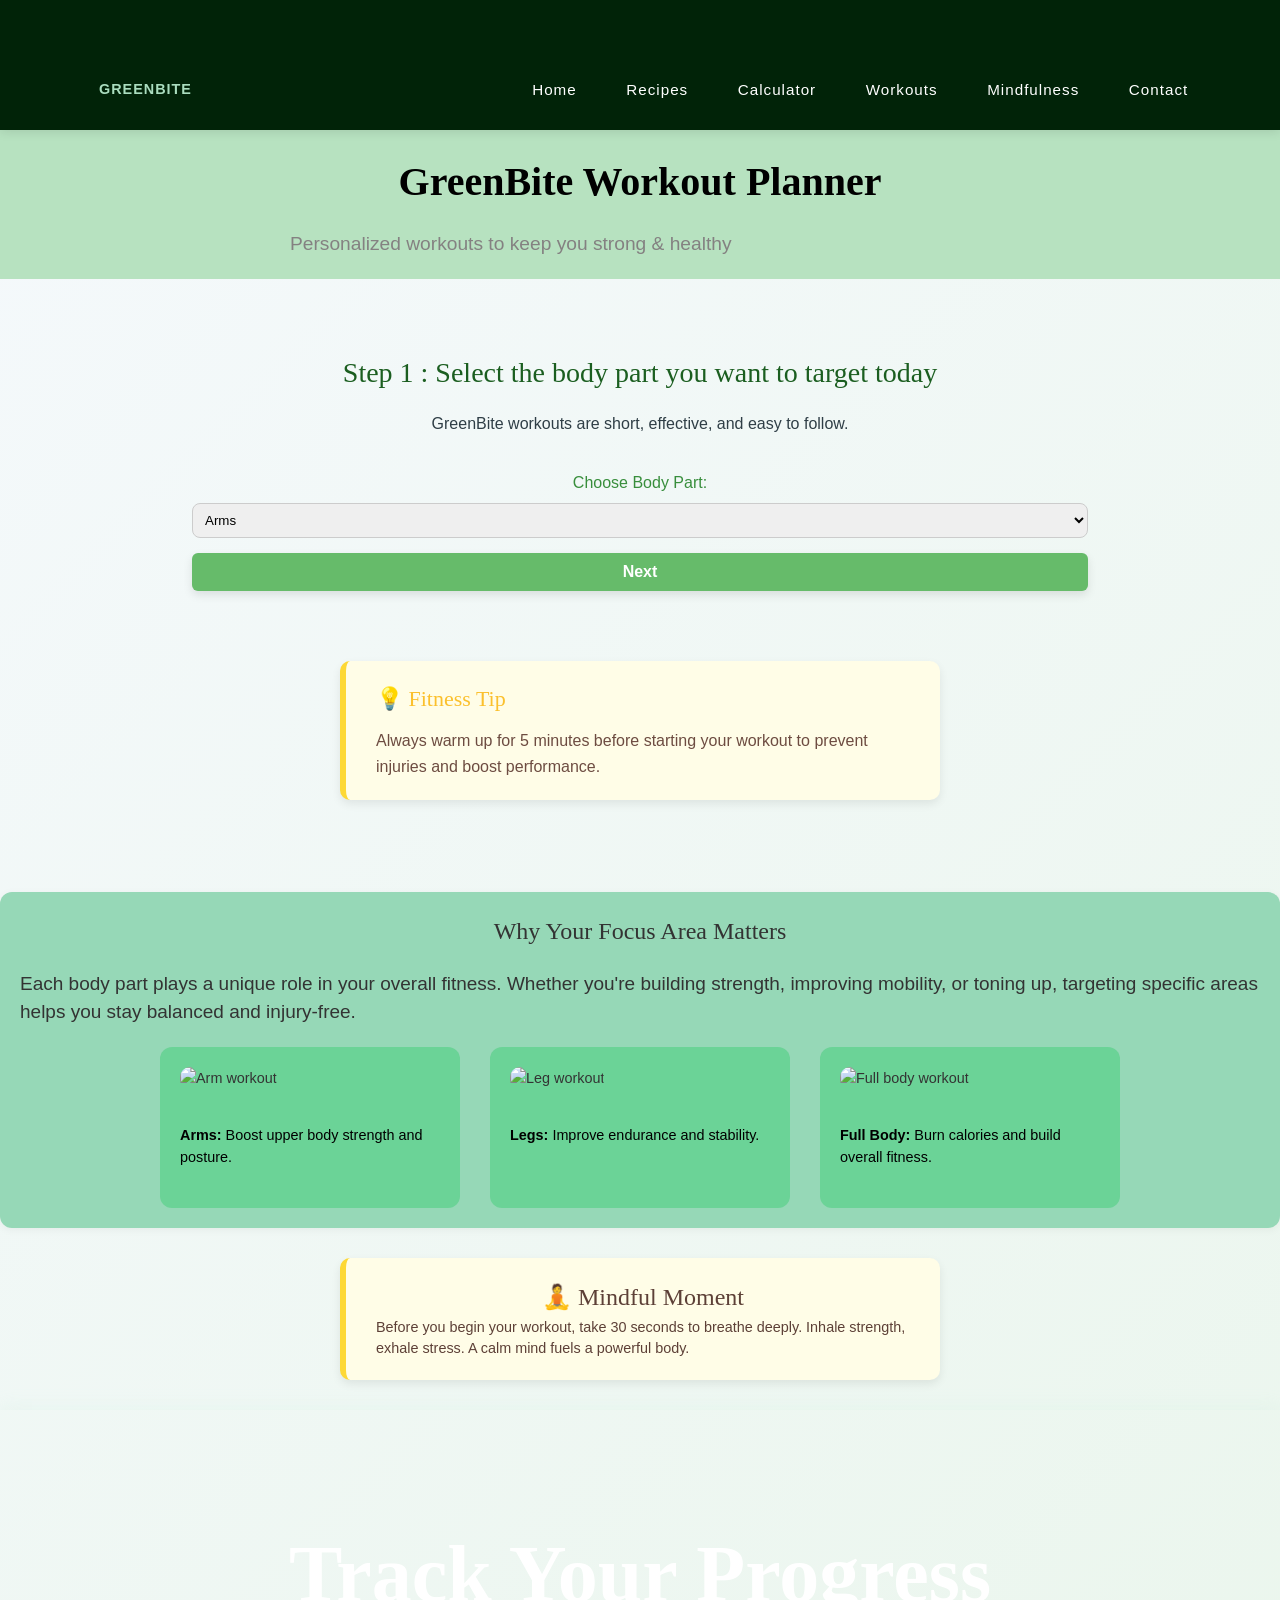
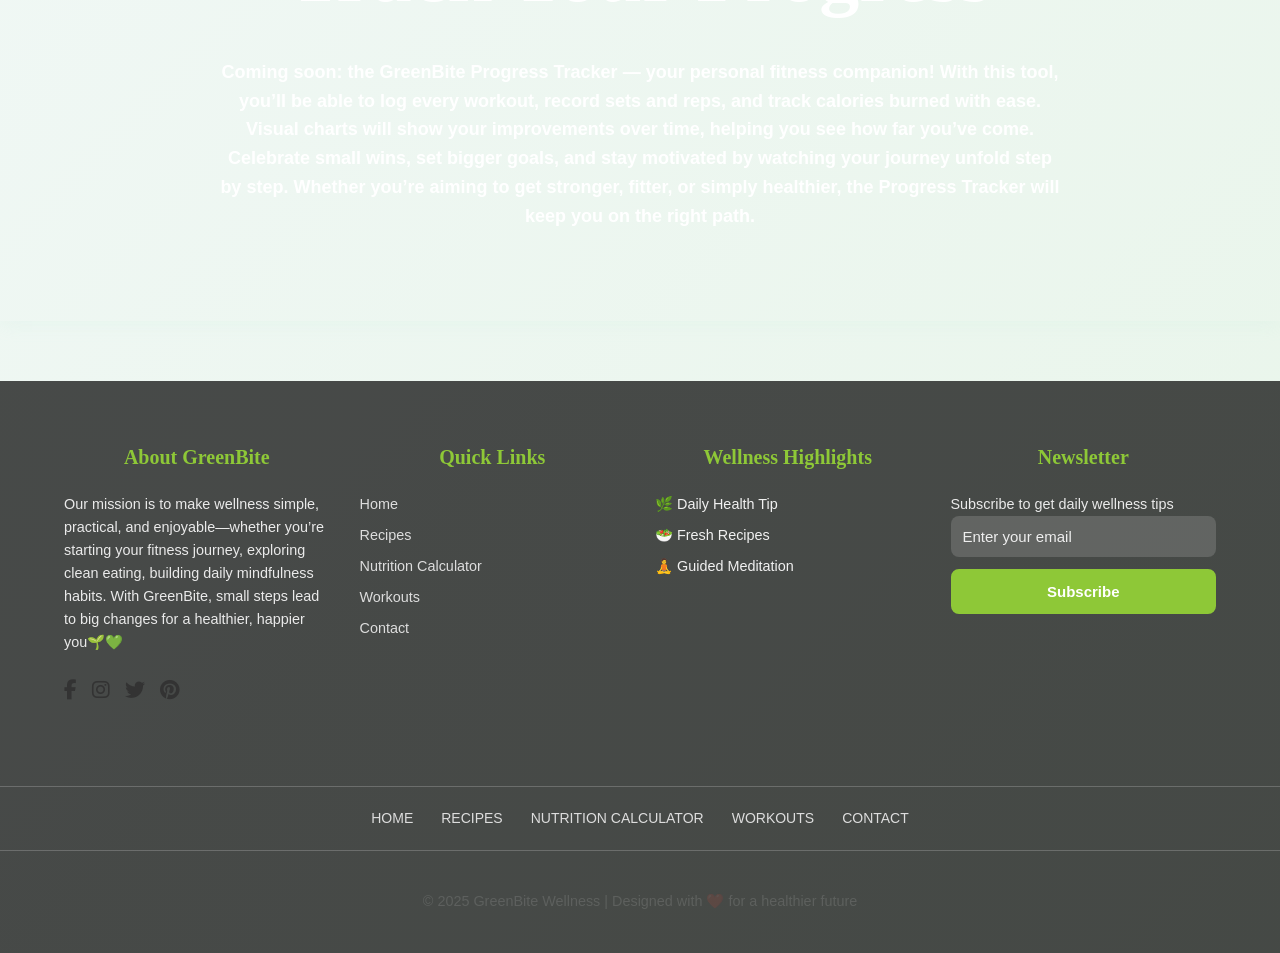
==== Bodyparts.html @ e55ae2dd "Add files via upload" ====
<!DOCTYPE html>
<html lang="en">
  <head>
    <meta charset="UTF-8" >
    <meta http-equiv="X-UA-Compatible" content="IE=edge" >
    <meta name="viewport" content="width=device-width, initial-scale=1.0" >
    <title>GreenBite</title>
    <link rel="stylesheet" href="style.css">
    
    <link
      rel="stylesheet" 
      href="https://cdnjs.cloudflare.com/ajax/libs/font-awesome/6.5.0/css/all.min.css"
      crossorigin="anonymous"
      referrerpolicy="no-referrer"
    >
    <link rel="icon" type="image/png" href="img/favicon.png">
      <!-- PWA manifest -->
  <link rel="manifest" href="manifest.json">
  <meta name="theme-color" content="#4CAF50">
    <link href="https://fonts.googleapis.com/css2?family=Roboto&display=swap" rel="stylesheet">

  </head>
<body class="bodygrid">
    
<header>
        <div class="container">
         
            <nav>
              <a href="index.html" class="logo">GreenBite</a>
                
                <div class="hamburger">
                    <div class="line1"></div>
                    <div class="line2"></div>
                    <div class="line3"></div>
                </div>
                <ul class="nav-links">
                    
                    <li class="nav-link" style="--i: 1.35s"><a href="index.html"> Home</a></li>
                    <li class="nav-link" style="--i: 1.35s"><a href="Recipie.html"> Recipes</a></li>
                    <li class="nav-link" style="--i: .6s"><a href="Calculator.html"> Calculator</a></li>
                    
                    <li class="nav-link" style="--i: 1.1s">
                        <a href="#"> Workouts </a>
                        <div class="dropdown">
                            <ul>
                                <li class="dropdown-link"><a href="Bodyparts.html"> Body parts</a></li>
                                <li class="dropdown-link"><a href="Equipment.html"> Gear Needed</a></li>
                                <li><div class="arrow"></div></li>
                            </ul>
                        </div>
                    </li>
                    <li class="nav-link" style="--i: 1.35s"><a href="Mindfulness.html"> Mindfulness </a></li>
                    <li class="nav-link" style="--i: 1.35s"><a href="Contact.html"> Contact </a></li>
                </ul>
            </nav>
        </div>
    </header>

    <div id="bodypartheader">
    <h1 >GreenBite Workout Planner</h1>
    <p  id="para">Personalized workouts to keep you strong & healthy </p>
    </div>

  <main>
    <section class="intro">
      <h2>Step 1 : Select the body part you want to target today </h2>
      <p> 
      GreenBite workouts are short, effective, and easy to follow.</p>
    

    <form id="bodyForm" >
      <label for="bodypart">Choose Body Part:</label>
      <select id="bodypart">
        <option value="Arms">Arms</option>
        <option value="Legs">Legs</option>
        <option value="Full Body">Full Body</option>
      </select>
      <button type="submit">Next</button>
    </form>
    </section>


    <!-- Extra Content: Tips Section -->
    <section class="tips">
      <h3>💡 Fitness Tip</h3>
      <p>Always warm up for 5 minutes before starting your workout to prevent injuries and boost performance.</p>
    </section>
  </main>
  <section class="why-section">
  <h2>Why Your Focus Area Matters</h2>
  <p>Each body part plays a unique role in your overall fitness. Whether you're building strength, improving mobility, or toning up, targeting specific areas helps you stay balanced and injury-free.</p>
  
  <div class="focus-images">
    <div class="focus-item">
      <img src="img/ArmWorkout.jpg" alt="Arm workout">
      <p><strong>Arms:</strong> Boost upper body strength and posture.</p>
    </div>
    <div class="focus-item">
      <img src="img/LegWorkout.jpg" alt="Leg workout">
      <p><strong>Legs:</strong> Improve endurance and stability.</p>
    </div>
    <div class="focus-item">
      <img src="img/fullbodyworkout.webp" alt="Full body workout">
      <p><strong>Full Body:</strong> Burn calories and build overall fitness.</p>
    </div>
  </div>
</section>

      <section class="mindful-moment">
        <div class="moment-box">
          
            
              <h2>🧘 Mindful Moment</h2>
              <p id="moment">Before you begin your workout, take 30 seconds to breathe deeply. Inhale strength, exhale stress.
                 A calm mind fuels a powerful body.</p>
           
        </div>
      </section>

<section class="progress-teaser">
  <h3>Track Your Progress</h3>
  <p>
    Coming soon: the <strong>GreenBite Progress Tracker</strong> — your personal fitness companion! 
    With this tool, you’ll be able to log every workout, record sets and reps, and track calories burned with ease. 
    Visual charts will show your improvements over time, helping you see how far you’ve come. 
    Celebrate small wins, set bigger goals, and stay motivated by watching your journey unfold step by step. 
    Whether you’re aiming to get stronger, fitter, or simply healthier, the Progress Tracker will keep you on the right path.
  </p>
</section>


<footer>
  <div class="footer-widget">
    <!-- About -->
    <div class="about-widget">
      <h3>About GreenBite</h3>
      <p>Our mission is to make wellness simple, practical, and enjoyable—whether you’re starting your fitness 
        journey, exploring clean eating, building daily mindfulness habits. With GreenBite, small steps 
        lead to big changes for a healthier, happier you🌱💚</p>
      <div class="social-widget">
        <a href="https://facebook.com" aria-label="Facebook">
        <i class="fa-brands fa-facebook-f"></i>
      </a>
      <a href="https://instagram.com" aria-label="Instagram">
        <i class="fa-brands fa-instagram"></i>
      </a>
      <a href="https://twitter.com" aria-label="Twitter">
        <i class="fa-brands fa-twitter"></i>
      </a>

        <a href="https://pinterest.com">
          <i class="fa-brands fa-pinterest"></i>
        </a>
      </div>

    </div>

    <!-- Quick Links -->
    <div class="links-widget">
      <h3>Quick Links</h3>
      <ul>
        <li><a href="index.html">Home</a></li>
          <li><a href="Recipie.html">Recipes</a></li>
          <li><a href="Calculator.html">Nutrition Calculator</a></li>
          <li><a href="Bodyparts.html">Workouts</a></li>
          <li><a href="Contact.html">Contact</a></li>
      </ul>
    </div>

    <!-- Recent Highlights -->
    <div class="recent-widget">
      <h3>Wellness Highlights</h3>
      <ul>
        <li>🌿 Daily Health Tip</li>
        <li>🥗 Fresh Recipes</li>
        <li>🧘 Guided Meditation</li>
      </ul>
    </div>

    <!-- Newsletter -->
    <div class="contact-widget">
      <h3>Newsletter</h3>
      <p>Subscribe to get daily wellness tips</p>
      <form id="newsletterForm">
        <input type="email" id="emailInput" placeholder="Enter your email" required>
        <input type="submit" value="Subscribe">
      </form>
      <p id="subscriptionMsg"></p>
    </div>
  </div>

  <!-- Footer Menu -->
  <div class="footer-menu">
    <ul>
      <li><a href="index.html">Home</a></li>
          <li><a href="Recipie.html">Recipes</a></li>
          <li><a href="Calculator.html">Nutrition Calculator</a></li>
          <li><a href="Bodyparts.html">Workouts</a></li>
          <li><a href="Contact.html">Contact</a></li>
    </ul>
  </div>

  <!-- Credits -->
  <div class="footer-credit">
    <p>&copy; 2025 GreenBite Wellness | Designed with ❤️ for a healthier future</p>
  </div>
  <script src="script.js"></script>
</footer>
</body>
</html>
---- style.css ----
li {
  list-style-type: none;
}
a {
  text-decoration: none;
  display: block;
}
h1,
h2,
h3,
h4,
h5,
h6,
.heading {
  font-weight: normal;
  font-family: Georgia, "Times New Roman", Times, serif;
}

/* ====================== */
 /* Header and Navigation */
        header {
            background-color: rgb(1, 35, 8);
            box-shadow: 0 2px 10px rgba(0, 0, 0, 0.1);
            position: sticky;
            top: 0;
            z-index: 100;
        }
        
        .container {
            width: 90%;
            max-width: 1200px;
            margin: 0 auto;
            padding: 0 15px;
        }
        .hamburger {
            display: none;
            flex-direction: column;
            cursor: pointer;
            padding: 5px;
        }
        
        .hamburger div {
            width: 25px;
            height: 3px;
            background-color: white;
            margin: 3px 0;
            transition: all 0.3s ease;
        }
         nav {
            display: flex;
            justify-content: space-between;
            align-items: center;
            padding: 1rem 0;
        }
        
        .logo {
  font-family: 'Poppins', sans-serif;  /* modern clean font *
  font-size: 1.8rem;                   /* bigger */
  font-weight: 700;                    /* bold */
  color: #aaddbf;                      /* fresh green */
  letter-spacing: 1px;                 /* little spacing */
  text-transform: uppercase;           /* all caps */
  cursor: pointer;
  transition: transform 0.3s ease, color 0.3s ease;
  padding-left: 20px;
}
.logo:hover {
  color: #27824c;                      /* darker green on hover */
  transform: scale(1.1);               /* slight zoom */
}
.logo span {
  font-weight: 300;
}
        
        .nav-links {
            display: flex;
            list-style: none;
        }
        
        .nav-links li {
            margin-left: 1.5rem;
        }
        
        .nav-links a {
            text-decoration: none;
            color:white;
            font-weight: 500;
            transition: color 0.3s;
        }
        
        .nav-links a:hover {
            color: var(--primary-color);
        }
        
.nav-links > ul {
  display: flex;
  justify-content: center;
  align-items: center;
}

.nav-link {
  position: relative;
}

.nav-link > a {
  line-height: 3rem;
  color: #fff;
  padding: 0 0.8rem;
  letter-spacing: 1px;
  font-size: 0.95rem;
  display: flex;
  align-items: center;
  justify-content: space-between;
  transition: 0.5s;
}
.nav-link > a > i {
  margin-left: 0.2rem;
}
.nav-link:hover > a {
  transform: scale(1.1);
}
.dropdown {
  position: absolute;
  top: 100%;
  left: 0;
  width: 10rem;
  transform: translateY(10px);
  opacity: 0;
  pointer-events: none;
  transition: 0.5s;
}
.dropdown ul {
  position: relative;
}
.dropdown-link > a {
  display: flex;
  background-color:  #1e9a1e;
  color: #000000;
  padding: 0.5rem 1rem;
  font-size: 0.9rem;
  align-items: center;
  justify-content: space-between;
  transition: 0.3s;
}
.dropdown-link:hover > a {
  background-color:  #ffffff;
  color:  #1b3519;
}
.dropdown-link:not(:nth-last-child(2)) {
  border-bottom: 1px solid #efefef;
}
.dropdown-link i {
  transform: rotate(-90deg);
}
.arrow {
  position: absolute;
  width: 11px;
  height: 11px;
  top: -5.5px;
  left: 32px;
  background-color: #1e9a1e;
  transform: rotate(45deg);
  cursor: pointer;
  transition: 0.3s;
  z-index: -1;
}
.dropdown-link:first-child:hover ~ .arrow {
  background-color:#ffffff;
}
.dropdown-link {
  position: relative;
}
.dropdown.second {
  top: 0;
  left: 100%;
  padding: 0.8rem;
  cursor: pointer;
  transform: translateX(10px);
}
.dropdown.second .arrow {
  top: 10px;
  left: -5.5px;
}
.nav-link:hover > .dropdown,
.dropdown-link:hover > .dropdown {
  transform: translate(0, 0);
  opacity: 1;
  pointer-events: auto;
}

        .nav-link:hover .dropdown {
            display: block;
        }
        
        /* Mobile Navigation */
        @media (max-width: 768px) {
            .hamburger {
                display: flex;
                z-index: 1001;
            }
            
            .nav-links {
                position: fixed;
                top: 0;
                right: -100%;
                width: 70%;
                height: 100vh;
                background:rgb(138, 189, 120);
                display: flex;
                flex-direction: column;
                justify-content: flex-start;
                align-items: flex-start;
                transition: right 0.5s ease;
                padding: 80px 30px 30px;
                box-shadow: -5px 0 15px rgba(0, 0, 0, 0.1);
                z-index: 1000;
                overflow-y: auto;
            }
            
            .nav-links.active {
                right: 0;
            }
            
            .nav-link {
                width: 100%;
                margin: 10px 0;
            }
            
            .nav-link a {
                padding: 15px;
                width: 100%;
            }
            
            .dropdown {
                position: static;
                width: 100%;
                box-shadow: none;
                background-color: rgba(255, 255, 255, 0.1);
                display: none;
                margin-top: 10px;
            }
            
            .dropdown.active {
                display: block;
            }
            
            .dropdown-link a {
                color: #e0e0e0;
            }
            
            /* Hamburger animation */
            .hamburger.active div:nth-child(1) {
                transform: rotate(45deg) translate(5px, 8px);
            }
            
            .hamburger.active div:nth-child(2) {
                opacity: 0;
            }
            
            .hamburger.active div:nth-child(3) {
                transform: rotate(-45deg) translate(5px, -8px);
            }
            
            /* Close button */
            .close-btn {
                position: absolute;
                top: 20px;
                right: 20px;
                color: white;
                font-size: 1.8rem;
                cursor: pointer;
                display: block;
            }
        }
        
        /* Hide close button on desktop */
        .close-btn {
            display: none;
        }

/* ===============================================================
Menu Ended
=================================================================== */


.home-container {
  max-width: 2500px;
  margin: 0;
  padding: 0px 0px;
  
}


.slide-box {
  background: 
  linear-gradient(to right, rgba(232, 245, 233, 0.8), rgba(241, 248, 233, 0.8)),
  url("img/green.avif");
  overflow: hidden;
  height: 550px;
}
.slide-logo {
  line-height: 55px;
}

/* slide heading */
.slide-heading {
  text-align: center;
  padding: 60px 20px;
  background: 
  linear-gradient(to right, rgba(109, 225, 119, 0.8), rgba(169, 239, 143, 0.8));
  
  font-family: 'Segoe UI', Tahoma, Geneva, Verdana, sans-serif;
  border-radius: 12px;
  box-shadow: 0 4px 12px rgba(170, 91, 91, 0.1);
}

.slide-title {
  font-size: 3rem;
  color: #206624;
  margin-bottom: 20px;
  letter-spacing: 1px;
  font-weight: bold;
}

.description {
  font-size: 1.25rem;
  color: #4e4e4e;
  line-height: 1.8;
  max-width: 800px;
  margin: 0 auto;
}


.slide-button button {
  color: #fff;
}
.block-links {
  position: relative;
  margin-top: -50px;
  margin-bottom: 80px;
}
.block-links figure {
  width: 30%;
  position: relative;
}
.img-icon {
  width: 100%;
  height: 100%;
}
.img-icon img {
  width: 100%;
  height: 100%;
}
.img-icon::before {
  content: "\f0c1";
  font-family: "Font Awesome 5 Free";
  font-weight: 900;
  position: absolute;
  width: 100%;
  height: 100%;
  background-color: hsla(84, 57%, 50%, 0.3);
  opacity: 0;
  transition: 0.3s;
  overflow: hidden;
  justify-content: center;
  display: grid;
  align-items: center;
  font-size: 30px;
  color: #fff;
}

.img-icon:hover::before {
  opacity: 1;
}

.block-links figcaption a {
  width: 100%;
  display: block;
  text-align: center;
  color: #fff;
  text-transform: uppercase;
  background-color: #8ec837;
  padding: 10px 0;
  margin-top: -4px;
  box-sizing: border-box;
}
.hero {
      display: flex;
      
      justify-content: center;
      align-items: center;
      flex-direction: column;
      text-align: center;
      height: 70vh;
      background: linear-gradient(rgba(0,0,0,0.6), rgba(0,0,0,0.6)), 
                  url('https://images.unsplash.com/photo-1510626176961-4b57d4fbad03') no-repeat center center/cover;
      color: white;
      font-family: Georgia, 'Times New Roman', Times, serif;
    }

    .hero h1 {
      font-size: 5rem;
      margin-bottom: 20px;
      color: #7CFC00; /* Green accent for logo */
    }

    .hero p {
      font-size: 2rem;
      max-width: 700px;
      margin: 0 auto;
      line-height: 1.5;
      padding: 0 20px;
      color: #FFD700;
    }
   
/* team details */
.health-tip {
  background: 
    linear-gradient(rgba(201, 241, 180, 0.7), rgba(201, 241, 180, 0.7)), 
    url("img/green-food.webp") no-repeat center/cover;
  color: #0a0101;
  padding: 60px 20px;
  height: auto;
  display: flex;
  align-items: center;
  justify-content: center;
}

  

/* Tip Box Styling */
.tip-box {
  max-width: 1200px;
  width: 100%;
  background: rgba(243, 240, 240, 0.8);
  border-radius: 25px;
  box-shadow: 0 12px 30px rgba(0, 0, 0, 0.15);
  padding: 50px;
  transition: transform 0.3s ease;
}



/* Flex Layout */
.details-wrap {
  display: flex;
  flex-wrap: wrap;
  justify-content: space-between;
  align-items: center;
}

/* Left Side */
.left-side {
  flex: 1;
  min-width: 300px;
  padding-right: 40px;
}

.health-tip h2 {
  font-size: 48px;
  font-weight: 700;
  color: #07574e;
  font-family: 'Segoe UI', sans-serif;
  margin-bottom: 20px;
  position: relative;
}

/* Daily Tip Text */
#dailyTip {
  font-size: 22px;
  font-weight: 500;
  color: #333;
  font-family: 'Georgia', serif;
  line-height: 1.8;
  text-align: justify;
  text-justify: inter-word;
}

/* Right Side */
.right-side {
  flex: 1;
  min-width: 300px;
  text-align: center;
  margin-top: 30px;
}

.right-side img {
  width: 100%;
  max-width: 350px;
  
  transition: transform 0.4s ease;
}


/* Portfolio Box started */
.portfolio-box {
  margin: 80px 0;
}
.portfolio-item {
  display: grid;
  grid-template-columns: 30% 30% 30%;
  grid-gap: 5%;
}
.single-portfolio {
  position: relative;
}
.single-portfolio img {
  width: 100%;
}
.portfolio-switch {
  text-align: center;
  display: block;
  margin-bottom: 40px;
  color: #777;
  font-weight: bold;
}
.portfolio-switch span {
  color: #8ec837;
  font-weight: normal;
  cursor: pointer;
}


/* Quote box started */
.main-quote {
  background: linear-gradient(rgba(0, 0, 0, 0.7), rgba(0, 0, 0, 0.7)),
    url("img/bg.avif");
  padding: 80px 0;
  
}
.quote-box {
  background-color: #d1f3c2;
  padding: 40px;
  width: 70%;
  margin: auto;
  margin-bottom: 130px;
  color: #444;
  overflow: hidden;
  border-radius: 12px;
  border-left:5px solid #4caf50 ;
  border-right:5px solid #4caf50 ;
  
}
.quote-wrap {
  width: 80%;
  float: left;
  padding-left: 20px;
  
}
.quote-box img {
  width: 15%;
  height: 15%;
  float: left;
  border-radius: 70%;
  border: #283716 solid 2px;
}
.quote-box span {
  margin-bottom: 40px;
  display: block;
  font-size: 12px;
}
.quote-box p {
}


/* ==============================
   Footer - GreenBite Wellness
=============================== */

.sr-only {
  position: absolute;
  left: -9999px;
}

footer {
  background: linear-gradient(rgba(0, 0, 0, 0.7), rgba(0, 0, 0, 0.7));
    
  background-size: cover;
  background-position: center;
  color: #f1f1f1;
  font-family: Arial, sans-serif;
  

}


.footer-widget {
  display: grid;
  grid-template-columns: repeat(auto-fit, minmax(220px, 1fr));
  gap: 30px;
  padding: 60px 5%;
}

.footer-widget h3 {
  font-weight: bold;
  font-size: 20px;
  margin-bottom: 20px;
  color: #8ec837;
}

.footer-widget p {
  color: #eaeaea;
  line-height: 1.6;
}

.footer-widget ul {
  list-style: none;
  padding: 0;
}

.footer-widget ul li {
  margin: 8px 0;
}

.footer-widget ul li a {
  color: #ddd;
  text-decoration: none;
  transition: 0.3s;
}

.footer-widget ul li a:hover {
  color: #8ec837;
}

.social-widget {
  display: flex;
  gap: 15px; /* spacing between icons */
  justify-content: left; /* center them horizontally */
  margin-top: 20px;
}

.social-widget a {
  color: #333;
  font-size: 20px;
  text-decoration: none;
  transition: color 0.3s ease;
}

.social-widget a:hover {
  color: #22bc1a;
}

/* Newsletter form */
.contact-widget input {
  width: 100%;
  padding: 12px;
  margin-bottom: 12px;
  background: rgba(255, 255, 255, 0.15);
  color: #fff;
  font-size: 15px;
  border-radius: 8px;
  border: none;
  transition: 0.3s;
}

.contact-widget input::placeholder {
  color: #eee;
}

.contact-widget input:focus {
  background-color: #8ec837;
  color: #000;
  outline: none;
}

.contact-widget input[type="submit"] {
  background-color: #8ec837;
  border: 2px solid #8ec837;
  font-weight: bold;
  cursor: pointer;
  transition: 0.3s;
}
.contact-widget input[type="submit"]:hover {
  background-color: transparent;
  color: #2d450a;
}

#subscriptionMsg {
  margin-top: 10px;
  font-size: 14px;
  color: #8ec837;
}

.footer-menu {
  margin: 20px 0;
  text-align: center;
  padding: 20px 0;
  border-top: 1px solid rgba(255, 255, 255, 0.2);
  border-bottom: 1px solid rgba(255, 255, 255, 0.2);
}
.footer-menu ul li {
  display: inline-block;
}
.footer-menu ul a {
  margin: 0 12px;
  color: #ddd;
  font-size: 14px;
  text-transform: uppercase;
  transition: 0.3s;
}
.footer-menu ul a:hover {
  color: #8ec837;
}

.footer-credit {
  color: rgba(255, 255, 255, 0.125);
  padding: 20px 0 40px;
  text-align: center;
  font-size: 14px;
}



/* ======================
   MOBILE RESPONSIVE STYLES
   ============================== */
@media (max-width: 768px) {
  /* ---------- GLOBAL ---------- */
  body {
    font-size: 0.9rem;
    padding: 0;
  }
  
  h1, h2, h3 {
    font-size: 1.5rem;
    text-align: center;
  }
  
  p {
    font-size: 0.9rem;
    line-height: 1.5;
  }
  
  img {
    max-width: 100%;
    height: auto;
  }
  
  .container {
    width: 95%;
    padding: 0 10px;
  }

  /* ---------- HOME PAGE ---------- */
  .slide-box {
    height: auto;
    padding: 20px 0;
  }
  
  .slide-heading {
    padding: 30px 15px;
  }
  
  .slide-title {
    font-size: 1.8rem;
  }
  
  .description {
    font-size: 0.9rem;
    padding: 0 10px;
  }

  /* Hero Section */
  .hero {
    height: 50vh;
    padding: 0 15px;
  }
  
  .hero h1 {
    font-size: 2.5rem;
  }
  
  .hero p {
    font-size: 1.2rem;
    padding: 0 10px;
  }

  /* Health Tip Section */
  .health-tip {
    padding: 30px 15px;
    height: auto;
  }
  
  .tip-box {
    padding: 25px;
  }
  
  .details-wrap {
    flex-direction: column;
  }
  
  .left-side {
    padding-right: 0;
    margin-bottom: 20px;
  }
  
  .health-tip h2 {
    font-size: 1.8rem;
    text-align: center;
  }
  
  .health-tip h2::after {
    width: 100px;
    left: 50%;
    transform: translateX(-50%);
  }
  
  #dailyTip {
    font-size: 1rem;
    text-align: left;
  }
  
  .right-side img {
    max-width: 200px;
  }

  /* Portfolio Section */
  .portfolio-box {
    margin: 40px 0;
  }
  
  .portfolio-item {
    grid-template-columns: 1fr;
    gap: 20px;
  }
  
  .portfolio-switch {
    margin-bottom: 20px;
  }

  /* Quote Section */
  .main-quote {
    padding: 40px 0;
  }
  
  .quote-box {
    width: 90%;
    padding: 20px;
    margin-bottom: 60px;
    flex-direction: column;
  }
  
  .quote-box img {
    width: 30%;
    height: auto;
    float: none;
    margin: 0 auto 15px;
    display: block;
  }
  
  .quote-wrap {
    width: 100%;
    float: none;
    padding-left: 0;
    text-align: center;
  }

  /* Footer */
  .footer-widget {
    grid-template-columns: 1fr;
    gap: 20px;
    padding: 30px 5%;
  }
  
  .footer-menu ul {
    display: flex;
    flex-wrap: wrap;
    justify-content: center;
  }
  
  .footer-menu ul li {
    margin: 5px;
  }
}


/*-----------------------------------------
--------------------------------------------
         Recipies page
---------------------------------------------------
------------------------------------------

*/

.recipeContainer{
  background: url("img/lightgreen.jpg");
  background-size: 60% ;
}
#recipe-header{
  background-color: #b7e2c0;
  text-align:  center;
  color: #000000;
  padding: 20px;
}




    .filter-bar {

      display: flex;
      justify-content: center;
      gap: 1rem;
      margin: 20px;
      
    }

    .filter-bar input,
    .filter-bar select {
      padding: 8px 16px;
      border-radius: 100px;
      background:  #1b3519 ;
      color: white;
      width: 300px;
      border: 2px solid #050505;
      height: fit-content;
    }

    @media (max-width: 360px) {
  .filter-bar input,
  .filter-bar select {
    padding: 8px;
    font-size: 0.9rem;
    height: 40px;
  }}
    .recipe-container {
      display: grid;
      grid-template-columns: repeat(auto-fit, minmax(250px, 1fr));
      gap: 20px;
      padding: 50px;
    }

    .recipe-card {
      background: rgb(153, 216, 130);
      border-radius: 10px;
      box-shadow: 0 2px 6px rgba(10, 154, 63, 0.1);
      overflow: hidden;
      cursor: pointer;
      transition: transform 0.3s;
    }

    .recipe-card:hover {
      transform: scale(1.03);
    }

    .recipe-card img {
      width: 100%;
      height: 180px;
      object-fit: cover;
    }

    .recipe-card h3 {
      margin: 10px;
      font-size: 18px;
      color: #000;
    }

    .recipe-card p {
      margin: 0 10px 15px;
      font-size: 14px;
      color: #000000;
    }

    /* Modal */
    .modal {
      display: none;
      position: fixed;
      top: 0; left: 0;
      width: 100%; height: 100%;
      background: rgba(0,0,0,0.6);
      justify-content: center;
      align-items: center;
      z-index: 1000;
      color: rgb(55, 53, 53);
    }

    .modal-content {
      background: rgb(184, 251, 187);
      
      padding: 20px;
      border-radius: 10px;
      width: 80%;
      max-width: 600px;
      max-height: 80%;
      overflow-y: auto;
      position: relative;
    }
    .modal-content img {
      width: 300px;       /* Makes it full width of modal */
      max-width: 300px;  /* Limits width to 300px */
      height: 250px;      /* Keeps aspect ratio */
      display: block;
      margin: 0 auto 15px; /* Center and add space below */
      border-radius: 8px;  /* Optional: rounded corners */
}


   .close-btn {
      position: absolute;
      top: 10px;
      right: 25px;
      font-size: 35px;
      cursor: pointer;
      color: red;
    } 

    .nutrition-table {
      width: 100%;
      border-collapse: collapse;
      margin-top: 15px;
    }

    .nutrition-table th, .nutrition-table td {
      border: 2px solid #011401;
      padding: 8px;
      text-align: left;
      background: white;

    }

    .nutrition-table th {
      background: #ffffff;
    }

/*-----------------------------------------
--------------------------------------------
         Calculator page
---------------------------------------------------
------------------------------------------

*/
.calculatorContainer{
  background: url("img/BG3.jpg");
  background-size: 100% 100%;

}
.calculator-section{
  padding-top: 100px;
}
.calculator-intro {
  
  max-width: 800px;
  margin:  auto;
  background-color: #bce7cf;
  padding: 40px;
  border-radius: 12px;
  box-shadow: 0 8px 20px rgba(0, 0, 0, 0.1);
  
}

.calculator-intro h2 {
  font-size: 2.5rem;
  color: #07574e;
  margin-bottom: 20px;
  text-align: center;
}

.calculator-intro p {
  font-size: 1.1rem;
  line-height: 1.8;
  margin-bottom: 20px;
  text-align: justify;
  color: #000;
}
.calculator-intro {
  text-align: left; /* Ensures content is left-aligned */
}
.calculator-intro ul {
  list-style: none;
  padding-left: 0;
  margin-bottom: 20px;
}

.calculator-intro ul li {
  font-size: 1rem;
  margin-bottom: 10px;
  padding-left: 25px;
  position: relative;
  color: #000;
 
}

.calculator-intro ul li::before {
  content: "•";
  position: absolute;
  left: 0;
  color: #4caf50;
  font-size: 1.5rem;
  line-height: 1;
}

.calculator-intro .highlight {
  background-color: #c4e0cb;
  padding: 15px;
  border-left: 5px solid #4caf50;
  font-weight: 500;
  font-size: 1.05rem;
  border-radius: 8px;
}

.heading{
  color: #011401;

}
.heading p{
  color: black;
}

/*----------------------------------------------------*/

.metabolic-section {
  background: url("img/laden.jpg");
  
  padding: 40px;
  border-radius: 12px;
  border-left:5px solid #4caf50 ;
  border-right:5px solid #4caf50 ;
  box-shadow: 0 8px 16px rgba(0, 0, 0, 0.1);
  max-width: 800px;
  margin: 40px auto;
  font-family: 'Segoe UI', Tahoma, Geneva, Verdana, sans-serif;
}

.metabolic-section h1 {
  font-size: 2.5rem;
  color: #2c3e50;
  margin-bottom: 20px;
  text-align: center;
  letter-spacing: 1px;
}

.metabolic-section p {
  font-size: 1.1rem;
  color: #0f0f0f;
  line-height: 1.6;
  text-align: center;
  margin: 0 auto;
  max-width: 700px;
}

/*----------------------------------------------------*/
/* Form */



.calculator {
  max-width: 600px;
  margin: 40px auto;
  padding: 20px;
  background: #6c966c;
  border-radius: 15px;
  box-shadow: 0px 4px 12px rgba(0,0,0,0.1);
}
.calc-box h2 {
  text-align: center;
  margin-bottom: 20px;
  color: #131513;
}
form label {
  display: block;
  color: #000;
  margin: 10px 0 5px;
}
form input, form select {
  width: 100%;
  padding: 8px;
  margin-bottom: 15px;
  border-radius: 8px;
  border: 1px solid #ccc;
}
form button {
  width: 100%;
  padding: 10px;
  background: #1a341b;
  border: none;
  color: white;
  font-weight: bold;
  border-radius: 8px;
  cursor: pointer;
  transition: background 0.3s ease;
}
form button:hover {
  background: #fafafa;
  color: #1a341b ;
}
.results {
  margin-top: 20px;
  display: none;
}
.progress {
  width: 100%;
  background: #eee;
  border-radius: 10px;
  margin: 5px 0 15px;
  height: 18px;
}
.progress div {
  height: 100%;
  border-radius: 10px;
  text-align: right;
  padding-right: 5px;
  color: white;
  font-size: 12px;
  line-height: 18px;
}
 #carbsBar { background: #ff9800; width: 0%; }
#proteinBar { background: #2196f3; width: 0%; }
#fatBar { background: #9c27b0; width: 0%; } 




/* -----------------------------
   Mobile View (up to 768px)
----------------------------- */
@media (max-width: 768px) {
  
  /* Body background adjustment */
  .calculatorContainer {
    background-size: cover;
    padding: 20px;
  }

  /* Calculator intro */
  .calculator-intro {
    padding: 20px;
    max-width: 95%;
  }
  .calculator-intro h2 {
    font-size: 1.8rem;
    text-align: center;
  }
  .calculator-intro p,
  .calculator-intro ul li,
  .calculator-intro .highlight {
    font-size: 0.95rem;
  }

  /* Metabolic section */
  .metabolic-section {
    padding: 20px;
    max-width: 95%;
  }
  .metabolic-section h1 {
    font-size: 2rem;
  }
  .metabolic-section p {
    font-size: 1rem;
  }

  /* Calculator box */
  .calculator {
    padding: 15px;
    max-width: 95%;
  }
  .calc-box h2 {
    font-size: 1.5rem;
  }
  form label {
    font-size: 0.9rem;
  }
  form input, form select, form button {
    padding: 8px;
    font-size: 0.9rem;
  }

  /* Results & progress bars */
  .results h3, .results h4 {
    font-size: 1.1rem;
  }
  .results p {
    font-size: 0.9rem;
  }
  .progress {
    height: 15px;
  }
  .progress div {
    font-size: 10px;
    line-height: 15px;
  }

}

/*-----------------------------------------------------
-------------------------------------------------------
          Contact page
-------------------------------------------------------
-----------------------------------------------------------
*/

        /* Base styles and resets */
        * {
            margin: 0;
            padding: 0;
            box-sizing: border-box;
        }
        
        :root {
            --primary-color: #4CAF50;
            --secondary-color: #8BC34A;
            --accent-color: #FF9800;
            --dark-color: #2E7D32;
            --light-color: #F1F8E9;
            --text-color: #212121;
            --light-text: #757575;
            --error-color: #F44336;
            --success-color: #4CAF50;
        }
        
        body {
            font-family: 'Segoe UI', Tahoma, Geneva, Verdana, sans-serif;
            line-height: 1.6;
            color: var(--text-color);
            background-color: #f9f9f9;
        }
        
        
        
        /* Page Header */
       
        
        #bodypartheader h1 {
            font-size: 2.5rem;
            text-align: center;
            margin-bottom: 1rem;
            color: #000;
        }
        
        #bodypartheader p {
            font-size: 1.2rem;
            max-width: 700px;
            margin: 0 auto;
        }
        
        /* Main Content */
        main {
            padding: 3rem 0;
        }
        .container{
          padding-top: 50px;
        }
        
        .contact-grid {
            display: grid;
    grid-template-columns: 1fr; /* single column layout */
    gap: 2rem; /* space between sections */
    max-width: 900px; /* adjust width of the container */
    margin: 0 auto; /* center the grid */
           
            
        }
        .contactbody{
          background: rgb(240, 250, 240);
        }
        
        .contact-info, .contact-form, .map-container, .faq-section {
            background: rgba(255, 255, 255, 0.951);
            border-radius: 8px;
            box-shadow: 0 5px 15px rgba(0, 0, 0, 0.1);
            padding: 2rem;
            
        }
        
        .contact-info h2, .contact-form h2, .map-container h2, .faq-section h2 {
            color: var(--primary-color);
            margin-bottom: 1.5rem;
            padding-bottom: 0.5rem;
            border-bottom: 2px solid var(--light-color);
        }
        
        .info-item {
       
            display: flex;
            align-items: flex-start;
            margin-bottom: 1.5rem;
        }
        
        .info-item i {
            font-size: 1.5rem;
            color: var(--primary-color);
            margin-right: 1rem;
            min-width: 24px;
        }
        
        .info-details h3 {
            margin-bottom: 0.3rem;
        }
        
        .info-details p {
            color: var(--light-text);
        }
        
        /* Form Styles */
        .form-group {
            margin-bottom: 1.5rem;
        }
        
        .form-group label {
            display: block;
            margin-bottom: 0.5rem;
            font-weight: 500;
        }
        
        .form-group input, .form-group textarea {
            width: 100%;
            padding: 0.8rem;
            border: 1px solid #ddd;
            border-radius: 4px;
            font-family: inherit;
            font-size: 1rem;
            transition: border-color 0.3s;
        }
        
        .form-group input:focus, .form-group textarea:focus {
            border-color: var(--primary-color);
            outline: none;
        }
        
        .form-group textarea {
            min-height: 150px;
            resize: vertical;
        }
        
        .error {
            color: var(--error-color);
            font-size: 0.85rem;
            margin-top: 0.3rem;
            display: none;
        }
        
        button {
            background-color: #4CAF50;
            color: white;
            border: none;
            padding: 0.8rem 1.5rem;
            font-size: 1rem;
            border-radius: 4px;
            cursor: pointer;
            transition: background-color 0.3s;
        }
        
        button:hover {
            background-color: var(--dark-color);
        }
        
        /* Map Styles */
        .map-container iframe {
            width: 100%;
            height: 300px;
            border: none;
            border-radius: 4px;
        }
        
        /* FAQ Styles */
        .faq-item {
            margin-bottom: 1rem;
            border: 1px solid #eee;
            border-radius: 4px;
            overflow: hidden;
        }
        
        .faq-question {
            padding: 1rem;
            background-color: var(--light-color);
            cursor: pointer;
            display: flex;
            justify-content: space-between;
            align-items: center;
            font-weight: 500;
        }
        
        .faq-question::after {
            content: '+';
            font-size: 1.2rem;
        }
        
        .faq-item.active .faq-question::after {
            content: '-';
        }
        
        .faq-answer {
            padding: 0 1rem;
            max-height: 0;
            overflow: hidden;
            transition: max-height 0.3s ease, padding 0.3s ease;
        }
        
        .faq-item.active .faq-answer {
            max-height: 500px;
            padding: 1rem;
        }
        
        /* Success Message */
        .success-message {
            background-color: var(--success-color);
            color: white;
            padding: 1rem;
            border-radius: 4px;
            margin-top: 1rem;
            display: none;
            text-align: center;
        }
        
    
/*-----------------------------------------------------
-------------------------------------------------------
          Body page
-------------------------------------------------------
-----------------------------------------------------------



/* Reset some default styles */
#para{
  color: rgb(132, 129, 129);
}


#bodypartheader{
  background-color: #b7e2c0;
  color: #ffffff;
  padding: 20px;
}
.intro {
  background-color: transparent; /* removes the light green */
  width: 100%; 
  margin: 0;
  border-radius: 0;
  padding: 40px 20px; /* adjust as needed */
  
}


.intro h2 {
  font-size: 28px;
  margin-bottom: 16px;
  color: #1b5e20;
  text-align: center;
}

.intro p {
  font-size: 16px;
  margin-bottom: 24px;
  text-align: center;
  line-height: 1.5;
}
#form-box{
  max-width: 400px;
  width: 100%;

}
#bodyForm {
  display: flex;
  flex-direction: column;
  align-items: center;
}

#bodyForm label {
  font-size: 16px;
  margin-bottom: 8px;
  color: #388e3c;
}

#bodyForm button {
  padding: 10px 20px;
  font-size: 16px;
  background-color: #66bb6a;
  color: white;
  border: none;
  border-radius: 6px;
  cursor: pointer;
  transition: background-color 0.3s ease;
}

#bodyForm button:hover {
  background-color:#048012;
  
}


.tips,.mindful-moment {
  background-color: #fffde7;
  border-left: 6px solid #fdd835;
  padding: 20px 30px;
  margin: 30px auto;
  max-width: 600px;
  border-radius: 10px;
  box-shadow: 0 4px 10px rgba(0, 0, 0, 0.08);
  font-family: 'Segoe UI', sans-serif;
  color: #5d4037;
}

.tips h3 {
  font-size: 22px;
  margin-bottom: 12px;
  color: #fbc02d;
  display: flex;
  align-items: center;
  gap: 8px;
}

.tips p {
  font-size: 16px;
  line-height: 1.6;
  color: #6d4c41;
}
/* Motivation Section */
.motivation {
  background: linear-gradient(135deg, #f9f9f9, #e0f7fa);
  padding: 30px 20px;
  margin: 30px auto;
  border-radius: 12px;
  text-align: center;
  max-width: 600px;
  box-shadow: 0 6px 16px rgba(0, 0, 0, 0.1);
}

.motivation h3 {
  font-size: 1.6rem;
  color: #00796b;
  margin-bottom: 15px;
}

.motivation blockquote {
  font-style: italic;
  font-size: 1.2rem;
  color: #444;
  border-left: 4px solid #00796b;
  padding-left: 15px;
  margin: 0 auto;
}





.why-section, .featured-recipe {
  background-color: #96d8b7;
  padding: 20px;
  margin: 30px auto;
  border-radius: 12px;
  box-shadow: 0 2px 8px rgba(0,0,0,0.05);
  
}
.why-section p{
  padding-top: 20px;
  padding-bottom: 20px;
  font-size: 19px;
}

.why-section ul {
  list-style: disc;
  margin-left: 20px;
}
.focus-images {
  display: flex;
  justify-content: center;
  gap: 30px;
  flex-wrap: wrap;
}

.focus-item {
  flex: 1 1 250px;
  max-width: 300px;
  background-color: #3bcb7277;
  border-radius: 12px;
 
  padding: 20px;
  
}



.focus-item img {
  width: 100%;
  height: auto;
  border-radius: 10px;
  margin-bottom: 15px;
  object-fit: cover;

}

.focus-item p {
  font-size: 1em;
  color: #000000;
}



.progress-teaser {
  
  padding-top: 100px ;
  padding-bottom: 90px;
  margin-bottom: 60px;
  
  
  box-shadow: 0 0 20px rgba(183, 233, 216, 0.2);
  font-family: 'Orbitron', sans-serif;
  color: #ffffff;
  text-align: center;
  position: relative;
  overflow: hidden;
  
  background:  url("img/gym4.webp");

}




.progress-teaser h3 {
  font-size: 80px;
  margin-bottom: 20px;
  color: #ffffff;
  
  position: relative;
  font-weight: bolder;

}
.progress-teaser p {
  font-size: 18px;
  line-height: 1.6;
  max-width: 850px;
  margin: 0 auto;
  color: #ffffff;
  position: relative;
  font-weight: bolder;
}
.progress-teaser img {
  width: 100%;
  height: auto;
  opacity: 0.35; /* High transparency */
  position: absolute;
  
  object-fit: cover;
}


/*-----------------------------------------------------
-------------------------------------------------------
          Equipment page
-------------------------------------------------------
-----------------------------------------------------------*/



body {
            background: linear-gradient(135deg, #f5f9fc 0%, #e8f5e9 100%);
            color: #333;
            line-height: 1.6;
            min-height: 100vh;
            padding: 20px;
        }
        

 h1 {
            font-size: 2.5rem;
            margin-bottom: 10px;
            font-weight: 700;
        }

.breathing-section {
  margin: 30px 0;
}
.subtitle {
            font-size: 1.2rem;
            opacity: 0.9;
        }

#circle {
  width: 100px;
  height: 100px;
  margin: auto;
  border-radius: 50%;
  background: #a0e7e5;
  animation: breathe 8s infinite;
}

@keyframes breathe {
  0% { transform: scale(1); }
  50% { transform: scale(1.5); }
  100% { transform: scale(1); }
}

#breath-text {
  font-size: 1.5em;
  margin-top: 10px;
}

.timer-section, .sound-section, .session-log {
  margin: 20px 0;
}

#timer-display {
  font-size: 2em;
  margin: 10px 0;
}

button {
  padding: 10px 20px;
  background: #00b894;
  color: white;
  border: none;
  border-radius: 5px;
  cursor: pointer;
}

button:hover {
  background: #019875;
}



 /* Workout display */
        .workout-container {
            display: none;
            padding: 30px;
            background: rgb(174, 228, 195);
            border-top: 3px solid #e8f5e9;
        }
        
        .workout-header {
            display: flex;
            justify-content: space-between;
            align-items: center;
            margin-bottom: 25px;
            padding-bottom: 15px;
            border-bottom: 2px solid #e8f5e9;
        }
        
        .workout-title {
            color: #2e7d32;
            font-size: 1.8rem;
        }
        .new-workout-btn {
            width: auto;
            padding: 10px 20px;
            font-size: 16px;
            background: #ff9800;
        }
        
        .new-workout-btn:hover {
            background: #f57c00;
            box-shadow: 0 5px 15px rgba(245, 124, 0, 0.3);
        }
          .exercise-card {
            background: linear-gradient(to right, #e8f5e9, #ffffff);
            border-radius: 10px;
            padding: 25px;
            margin-bottom: 25px;
            position: relative;
            overflow: hidden;
            box-shadow: 0 5px 15px rgba(0, 0, 0, 0.05);
            transition: transform 0.3s;
            border-left: 5px solid #4caf50;
        }
        
        .exercise-card:hover {
            transform: translateY(-5px);
        }

         .exercise-card h3 {
            color: #2e7d32;
            margin-bottom: 15px;
            font-size: 1.5rem;
        }
        
        .exercise-info {
            display: flex;
            justify-content: space-between;
            margin-bottom: 15px;
            flex-wrap: wrap;
            gap: 10px;
        }
        .exercise-info span {
            background-color: #2e7d32;
            color: white;
            padding: 8px 15px;
            border-radius: 20px;
            font-size: 14px;
            font-weight: 500;
        }
        
        .exercise-description {
            color: #555;
            line-height: 1.5;
            margin-top: 10px;
        }
         /* Timer styling */
        .timer-container {
            text-align: center;
            margin: 30px 0;
            padding: 25px;
            background: #f1f8e9;
            border-radius: 10px;
        }
        
        .timer-title {
            color: #2e7d32;
            margin-bottom: 15px;
            font-size: 1.5rem;
        }
        
        #timer {
            font-size: 4rem;
            font-weight: bold;
            color: #2e7d32;
            margin: 15px 0;
            font-family: 'Courier New', monospace;
        }
        
        .timer-controls {
            display: flex;
            justify-content: center;
            gap: 15px;
            margin-top: 20px;
        }
        .timer-btn {
            padding: 12px 25px;
            border: none;
            border-radius: 6px;
            cursor: pointer;
            font-weight: 600;
            transition: all 0.3s;
        }
        
        .start-btn {
            background-color: #4caf50;
            color: white;
        }
        
        .start-btn:hover {
            background-color: #2e7d32;
        }
        
.pause-btn {
            background-color: #ff9800;
            color: white;
        }
        
        .pause-btn:hover {
            background-color: #f57c00;
        }
        
        .reset-btn {
            background-color: #f44336;
            color: white;
        }
        
        .reset-btn:hover {
            background-color: #d32f2f;
        }

/*--------------
---------------------------------------
-------------------------------------------------------

          Mindfull page

-------------------------------------------------------
-----------------------------------------------------------*/
/* =======================
   Mindfulness Page Styles
========================== */
#mindfulnessBG{
  background-image: url("img/BG5.jpeg");
  background-size: 100%;
}
/* Layout */
main {
  max-width: 900px;
  margin: auto;
  padding: 2rem;
  font-family: 'Segoe UI', sans-serif;
  color: #2f3e46;
}

/* Breathing Section */
.breathing-section {
  text-align: center;
  margin-bottom: 2rem;
  padding: 2rem;
  background: linear-gradient(135deg, #d0f0c0, #a5d6a7);
  border-radius: 15px;
  box-shadow: 0 4px 15px rgba(0,0,0,0.1);
}

#circle {
  width: 120px;
  height: 120px;
  margin: auto;
  border-radius: 50%;
  background: radial-gradient(circle, #81c784, #4caf50);
  animation: breathe 4s infinite ease-in-out;
  box-shadow: 0 0 30px rgba(76, 175, 80, 0.5);
}

@keyframes breathe {
  0%, 100% { transform: scale(1); opacity: 0.8; }
  50% { transform: scale(1.5); opacity: 1; }
}

#breath-text {
  font-size: 1.8rem;
  margin-top: 1rem;
  font-weight: 600;
  color: #2e7d32;
  animation: fadeText 4s infinite;
}

@keyframes fadeText {
  0%, 100% { opacity: 0.6; }
  50% { opacity: 1; }
}

/* Timer Section */
.timer-section {
  text-align: center;
  margin-bottom: 2rem;
  padding: 1.5rem;
  background: #f1f8e9;
  border-radius: 12px;
  box-shadow: 0 2px 10px rgba(0,0,0,0.08);
}

#timer-display {
  font-size: 2.5rem;
  margin: 1rem 0;
  color: #1b5e20;
  font-weight: bold;
}

/* Buttons */
button {
  padding: 0.7rem 1.5rem;
  background: linear-gradient(135deg, #66bb6a, #43a047);
  border: none;
  color: white;
  font-weight: bold;
  border-radius: 25px;
  cursor: pointer;
  box-shadow: 0 4px 10px rgba(0,0,0,0.1);
  transition: transform 0.2s ease, background 0.3s ease;
}
button:hover {
  background: linear-gradient(135deg, #81c784, #388e3c);
  transform: scale(1.05);
}



/* Sound Section */
.sound-section {
  text-align: center;
  margin: 40px 0;
}

.sound-buttons {
  display: flex;
  justify-content: center;
  gap: 15px;
  margin-top: 15px;
}

.sound-btn {
  background: #4CAF50;
  color: white;
  border: none;
  padding: 12px 24px;
  border-radius: 25px;
  font-size: 16px;
  cursor: pointer;
  transition: 0.3s ease;
}

.sound-btn:hover {
  background: #45a049;
}

.sound-btn.active {
  background: #2e7d32;
  box-shadow: 0 4px 8px rgba(0,0,0,0.2);
}



/* Session Log */
.session-log {
  margin-top: 2rem;
  padding: 1.5rem;
  background: #f9fbe7;
  border-left: 5px solid #cddc39;
  border-radius: 10px;
  box-shadow: 0 3px 8px rgba(0,0,0,0.05);
}

.session-log h3 {
  margin-bottom: 1rem;
  color: #827717;
}

.session-log ul {
  list-style: disc;
  padding-left: 1.5rem;
  line-height: 1.8;
  color: #444;
}

/* Responsive */
@media (max-width: 768px) {
  main {
    padding: 1rem;
  }

  #circle {
    width: 90px;
    height: 90px;
  }

  #breath-text {
    font-size: 1.4rem;
  }

  #timer-display {
    font-size: 2rem;
  }

  button {
    width: 100%;
    max-width: 300px;
  }
}




/* Main Sections */
main {
  max-width: 1000px;
  margin: auto;
  padding: 2rem;
}

.breathing-section {
  text-align: center;
  margin-bottom: 2rem;
}

#circle {
  width: 100px;
  height: 100px;
  margin: auto;
  border-radius: 50%;
  background-color: #a5d6a7;
  animation: breathe 4s infinite;
}

@keyframes breathe {
  0%, 100% { transform: scale(1); }
  50% { transform: scale(1.5); }
}

#breath-text {
  font-size: 1.5rem;
  margin-top: 1rem;
}

/* Timer Section */
.timer-section {
  text-align: center;
  margin-bottom: 2rem;
}

#timer-display {
  font-size: 2rem;
  margin: 1rem 0;
}

button {
  padding: 0.5rem 1rem;
  background-color: #66bb6a;
  border: none;
  color: white;
  border-radius: 5px;
  cursor: pointer;
}

button:hover {
  background-color: #81c784;
}

/* Sound Section */
.sound-section {
  text-align: center;
  margin-bottom: 2rem;
}

/* Session Log */
.session-log {
  margin-top: 2rem;
}

.session-log ul {
  list-style: disc;
  padding-left: 2rem;
}


/* ==============================
   MOBILE RESPONSIVE STYLES
   ============================== */
/* @media (max-width: 768px) {

  /* ---------- GLOBAL ---------- */
  body {
    font-size: 0.9rem;
    padding: 0;
  }
  h1, h2, h3 {
    font-size: 1.5rem;
    text-align: center;
  }
  p {
    font-size: 0.9rem;
    line-height: 1.5;
  }
  img {
    max-width: 100%;
    height: auto;
  }
  /* ---------- MINDFULNESS / GEAR PAGE ---------- */
  #circle {
    width: 70px;
    height: 70px;
  }
  #breath-text {
    font-size: 1rem;
  }
  .timer-section button {
    width: 100%;
    margin-bottom: 10px;
  }
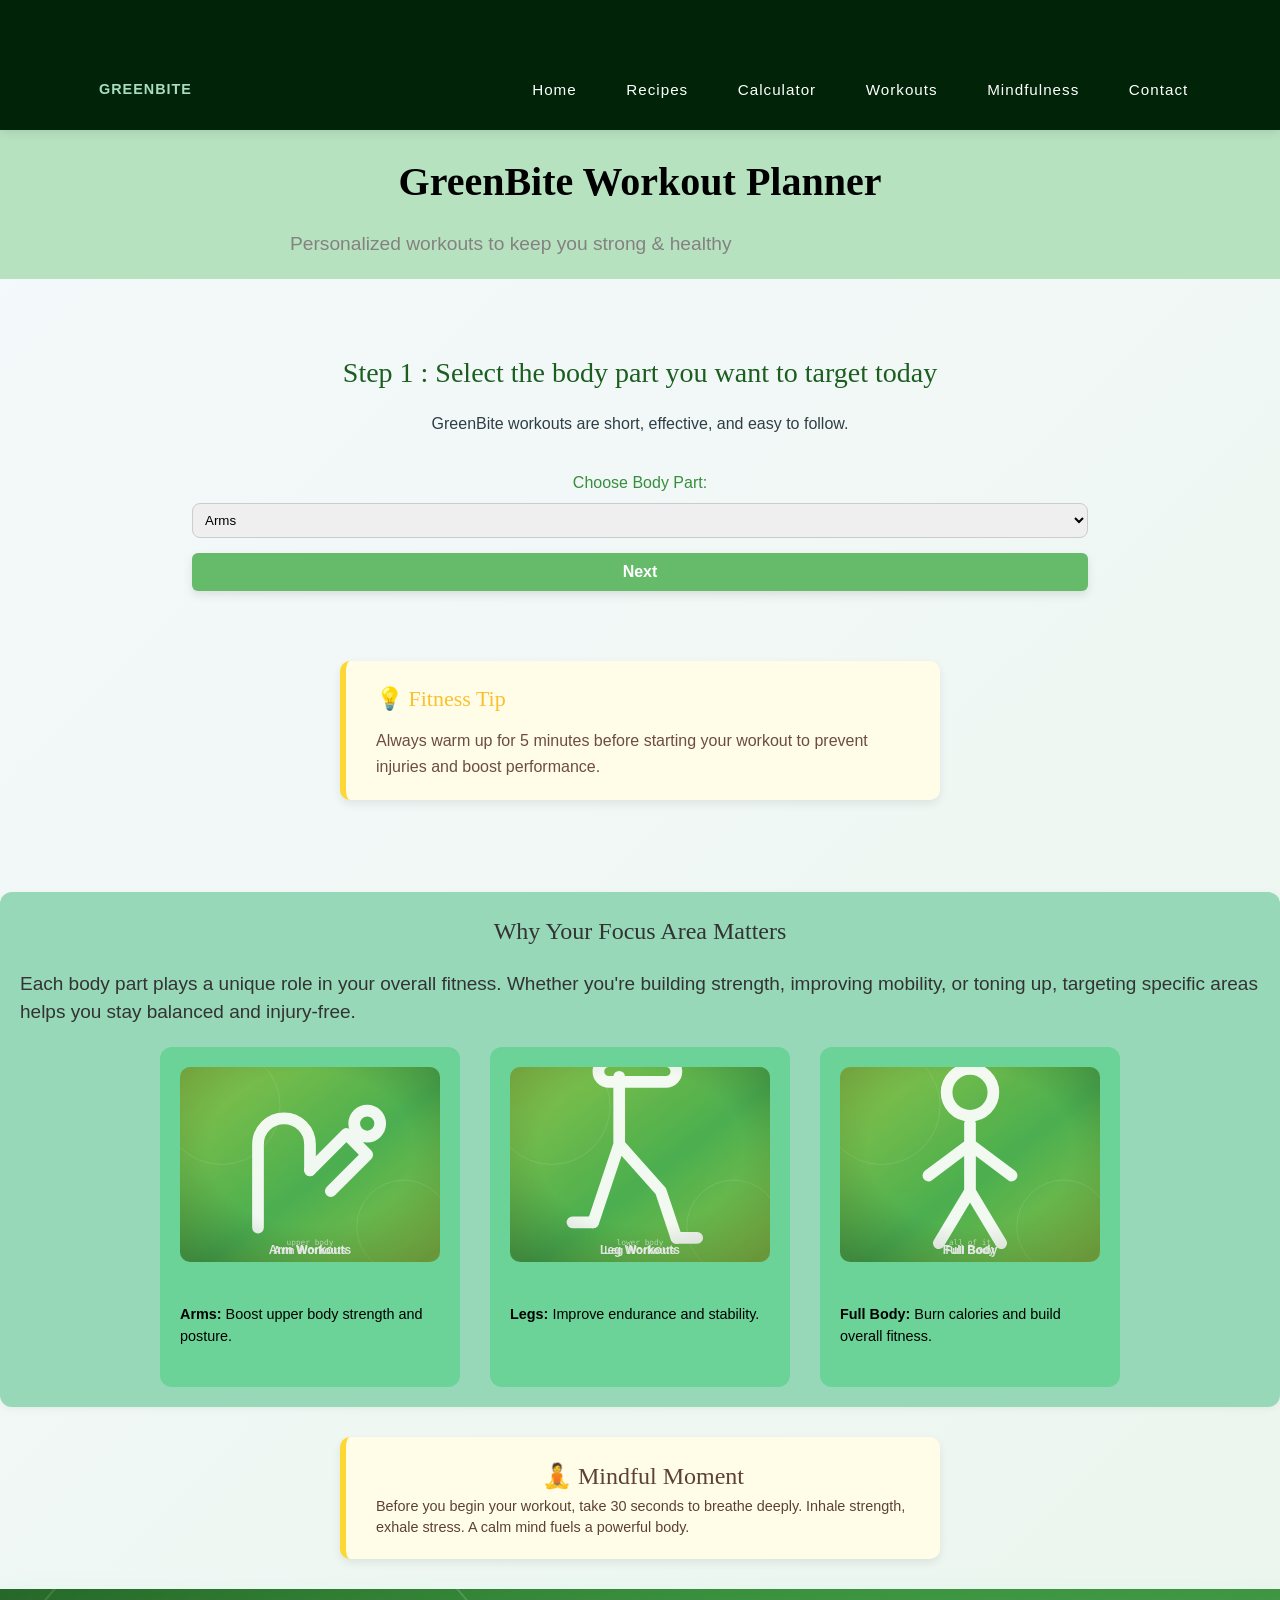
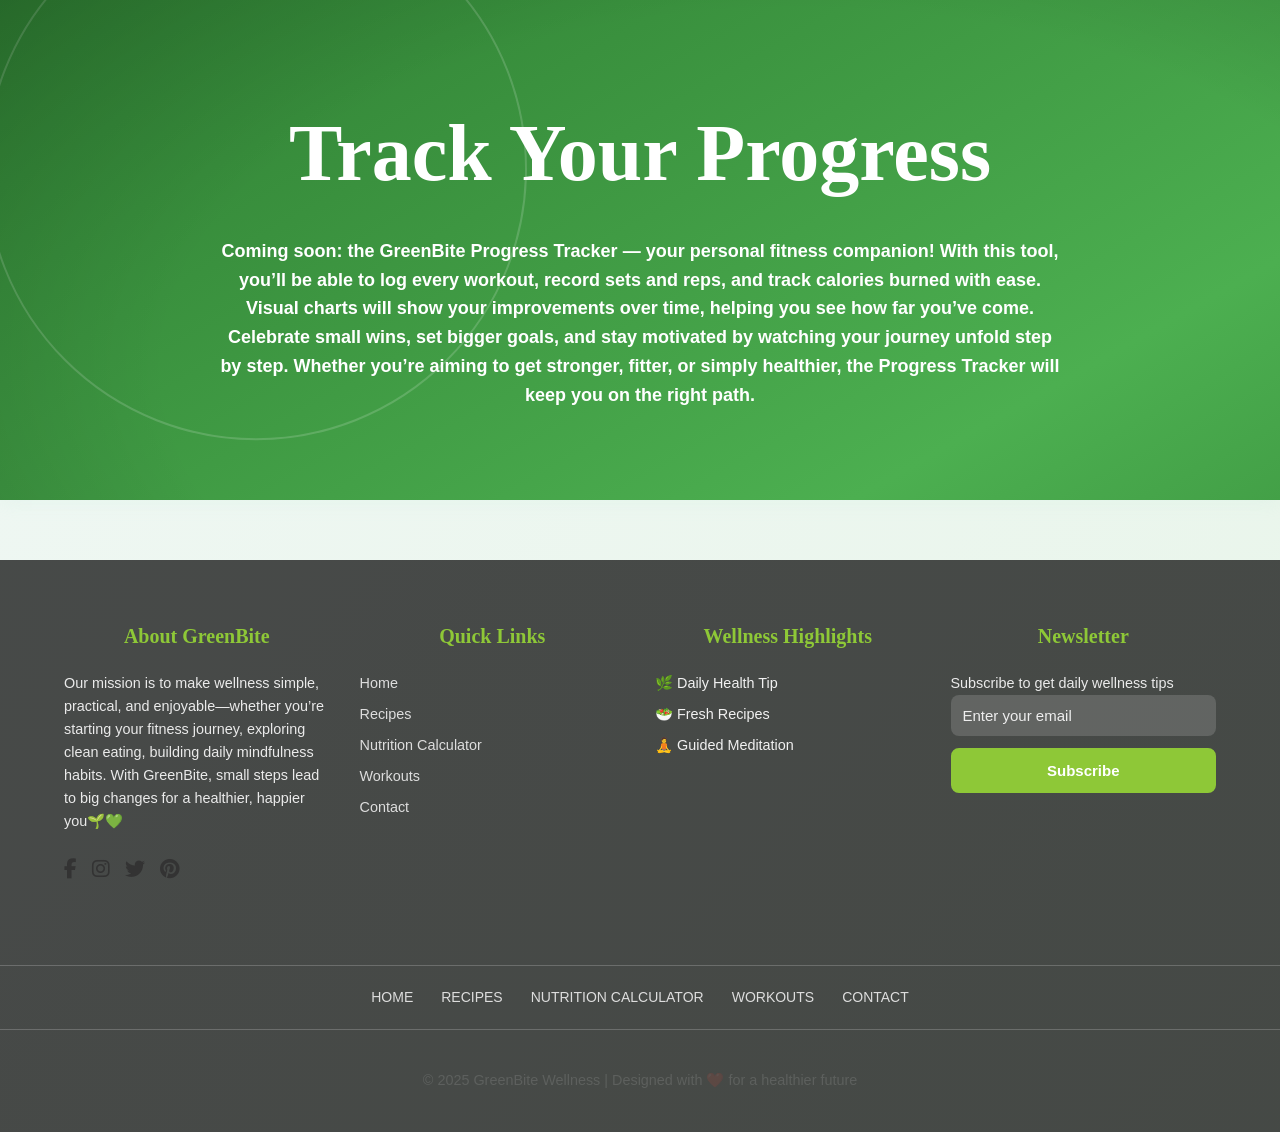
==== commit 586ed319: "Make GreenBite deployable: add missing assets, fix PWA for Pages The site could not have worked on G" ====
--- a/Bodyparts.html
+++ b/Bodyparts.html
@@ -13,7 +13,7 @@
       crossorigin="anonymous"
       referrerpolicy="no-referrer"
     >
-    <link rel="icon" type="image/png" href="img/favicon.png">
+    <link rel="icon" type="image/png" href="img/favicon.svg">
       <!-- PWA manifest -->
   <link rel="manifest" href="manifest.json">
   <meta name="theme-color" content="#4CAF50">
@@ -92,15 +92,15 @@
   
   <div class="focus-images">
     <div class="focus-item">
-      <img src="img/ArmWorkout.jpg" alt="Arm workout">
+      <img src="img/ArmWorkout.svg" alt="Arm workout">
       <p><strong>Arms:</strong> Boost upper body strength and posture.</p>
     </div>
     <div class="focus-item">
-      <img src="img/LegWorkout.jpg" alt="Leg workout">
+      <img src="img/LegWorkout.svg" alt="Leg workout">
       <p><strong>Legs:</strong> Improve endurance and stability.</p>
     </div>
     <div class="focus-item">
-      <img src="img/fullbodyworkout.webp" alt="Full body workout">
+      <img src="img/fullbodyworkout.svg" alt="Full body workout">
       <p><strong>Full Body:</strong> Burn calories and build overall fitness.</p>
     </div>
   </div>
--- a/style.css
+++ b/style.css
@@ -295,7 +295,7 @@
 .slide-box {
   background: 
   linear-gradient(to right, rgba(232, 245, 233, 0.8), rgba(241, 248, 233, 0.8)),
-  url("img/green.avif");
+  url("img/green.svg");
   overflow: hidden;
   height: 550px;
 }
@@ -394,7 +394,7 @@
       text-align: center;
       height: 70vh;
       background: linear-gradient(rgba(0,0,0,0.6), rgba(0,0,0,0.6)), 
-                  url('https://images.unsplash.com/photo-1510626176961-4b57d4fbad03') no-repeat center center/cover;
+                  url('img/green.svg') no-repeat center center/cover;
       color: white;
       font-family: Georgia, 'Times New Roman', Times, serif;
     }
@@ -418,7 +418,7 @@
 .health-tip {
   background: 
     linear-gradient(rgba(201, 241, 180, 0.7), rgba(201, 241, 180, 0.7)), 
-    url("img/green-food.webp") no-repeat center/cover;
+    url("img/green-food.svg") no-repeat center/cover;
   color: #0a0101;
   padding: 60px 20px;
   height: auto;
@@ -525,7 +525,7 @@
 /* Quote box started */
 .main-quote {
   background: linear-gradient(rgba(0, 0, 0, 0.7), rgba(0, 0, 0, 0.7)),
-    url("img/bg.avif");
+    url("img/bg.svg");
   padding: 80px 0;
   
 }
@@ -884,7 +884,7 @@
 */
 
 .recipeContainer{
-  background: url("img/lightgreen.jpg");
+  background: url("img/lightgreen.svg");
   background-size: 60% ;
 }
 #recipe-header{
@@ -1031,7 +1031,7 @@
 
 */
 .calculatorContainer{
-  background: url("img/BG3.jpg");
+  background: url("img/BG3.svg");
   background-size: 100% 100%;
 
 }
@@ -1110,7 +1110,7 @@
 /*----------------------------------------------------*/
 
 .metabolic-section {
-  background: url("img/laden.jpg");
+  background: url("img/laden.svg");
   
   padding: 40px;
   border-radius: 12px;
@@ -1702,7 +1702,7 @@
   position: relative;
   overflow: hidden;
   
-  background:  url("img/gym4.webp");
+  background:  url("img/gym4.svg");
 
 }
 
@@ -1964,7 +1964,7 @@
    Mindfulness Page Styles
 ========================== */
 #mindfulnessBG{
-  background-image: url("img/BG5.jpeg");
+  background-image: url("img/BG5.svg");
   background-size: 100%;
 }
 /* Layout */
